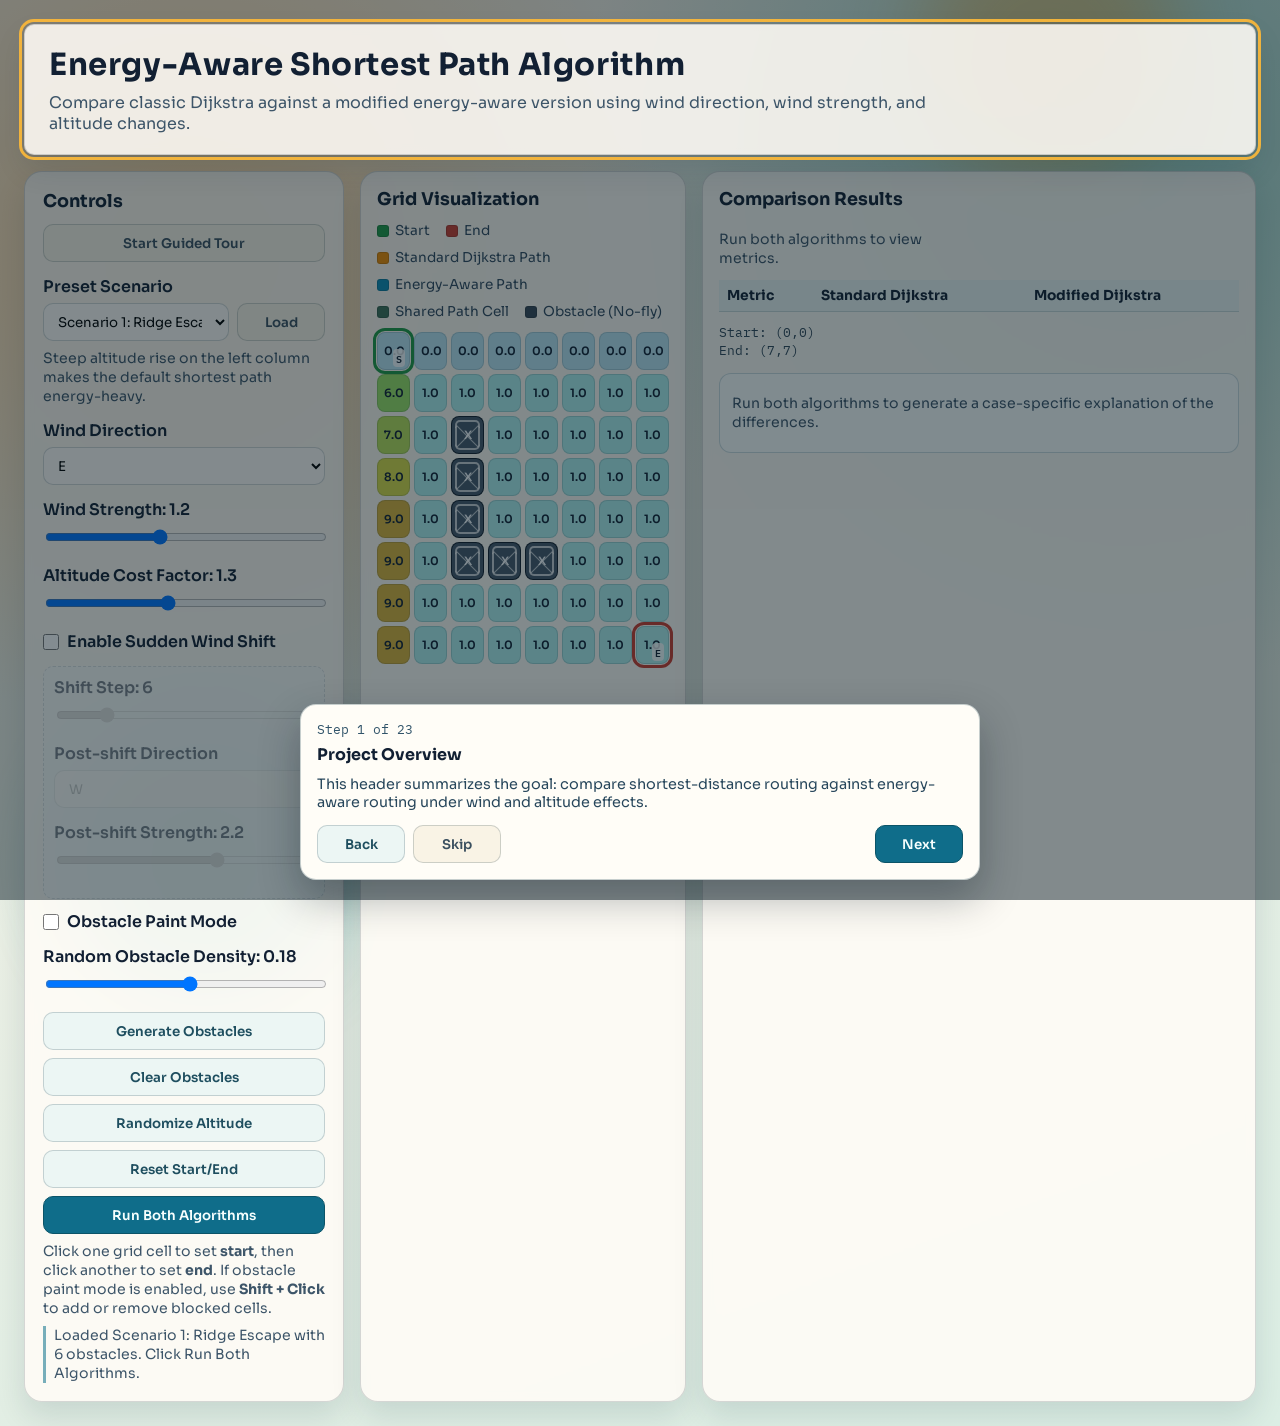
==== Drone-Path-Planning-and-Graph-Generation-Project/energy-aware-shortest-path/index.html @ 889aeb53 "Initial commit for DAA Project" ====
<!doctype html>
<html lang="en">
<head>
  <meta charset="UTF-8" />
  <meta name="viewport" content="width=device-width, initial-scale=1.0" />
  <title>Energy-Aware Shortest Path | DAA Mini-Project</title>
  <link rel="preconnect" href="https://fonts.googleapis.com" />
  <link rel="preconnect" href="https://fonts.gstatic.com" crossorigin />
  <link
    href="https://fonts.googleapis.com/css2?family=Sora:wght@400;600;700&family=IBM+Plex+Mono:wght@400;500&display=swap"
    rel="stylesheet"
  />
  <link rel="stylesheet" href="styles.css" />
</head>
<body>
  <div class="orb orb-one"></div>
  <div class="orb orb-two"></div>

  <main class="app-shell">
    <header class="hero panel">
      <h1>Energy-Aware Shortest Path Algorithm</h1>
      <p>
        Compare classic Dijkstra against a modified energy-aware version using
        wind direction, wind strength, and altitude changes.
      </p>
    </header>

    <section class="layout">
      <aside class="panel controls">
        <h2>Controls</h2>

        <button id="startTourBtn" class="secondary-btn tour-btn" type="button">Start Guided Tour</button>

        <div class="control-group">
          <label for="scenarioSelect">Preset Scenario</label>
          <div class="inline-controls">
            <select id="scenarioSelect"></select>
            <button id="loadScenarioBtn" class="secondary-btn">Load</button>
          </div>
          <p id="scenarioDescription" class="muted-text"></p>
        </div>

        <div class="control-group">
          <label for="windDirection">Wind Direction</label>
          <select id="windDirection"></select>
        </div>

        <div class="control-group">
          <label for="windStrength">
            Wind Strength: <span id="windStrengthValue">1.5</span>
          </label>
          <input id="windStrength" type="range" min="0" max="3" step="0.1" value="1.5" />
        </div>

        <div class="control-group">
          <label for="altitudeFactor">
            Altitude Cost Factor: <span id="altitudeFactorValue">1.0</span>
          </label>
          <input id="altitudeFactor" type="range" min="0" max="3" step="0.1" value="1.0" />
        </div>

        <div class="control-group">
          <label class="checkbox-label" for="dynamicWindEnabled">
            <input id="dynamicWindEnabled" type="checkbox" />
            Enable Sudden Wind Shift
          </label>
        </div>

        <div id="windShiftControls" class="wind-shift-panel">
          <div class="control-group">
            <label for="windShiftStep">
              Shift Step: <span id="windShiftStepValue">6</span>
            </label>
            <input id="windShiftStep" type="range" min="1" max="30" step="1" value="6" />
          </div>

          <div class="control-group">
            <label for="windDirectionAfterShift">Post-shift Direction</label>
            <select id="windDirectionAfterShift"></select>
          </div>

          <div class="control-group">
            <label for="windStrengthAfterShift">
              Post-shift Strength: <span id="windStrengthAfterShiftValue">2.2</span>
            </label>
            <input id="windStrengthAfterShift" type="range" min="0" max="3.5" step="0.1" value="2.2" />
          </div>
        </div>

        <div class="control-group">
          <label class="checkbox-label" for="obstaclePaintMode">
            <input id="obstaclePaintMode" type="checkbox" />
            Obstacle Paint Mode
          </label>
        </div>

        <div class="control-group">
          <label for="obstacleDensity">
            Random Obstacle Density: <span id="obstacleDensityValue">0.18</span>
          </label>
          <input id="obstacleDensity" type="range" min="0" max="0.35" step="0.01" value="0.18" />
        </div>

        <div class="button-grid">
          <button id="randomObstacleBtn" class="ghost-btn">Generate Obstacles</button>
          <button id="clearObstacleBtn" class="ghost-btn">Clear Obstacles</button>
          <button id="randomizeBtn" class="ghost-btn">Randomize Altitude</button>
          <button id="resetSelectionBtn" class="ghost-btn">Reset Start/End</button>
          <button id="runBtn" class="primary-btn">Run Both Algorithms</button>
        </div>

        <p class="help-text">
          Click one grid cell to set <strong>start</strong>, then click another to set
          <strong>end</strong>. If obstacle paint mode is enabled, use <strong>Shift + Click</strong>
          to add or remove blocked cells.
        </p>

        <p id="statusLine" class="status-line">Ready.</p>
      </aside>

      <section class="visuals">
        <article class="panel">
          <h2>Grid Visualization</h2>

          <div class="legend">
            <span><i class="swatch start"></i> Start</span>
            <span><i class="swatch end"></i> End</span>
            <span><i class="swatch baseline"></i> Standard Dijkstra Path</span>
            <span><i class="swatch energy"></i> Energy-Aware Path</span>
            <span><i class="swatch overlap"></i> Shared Path Cell</span>
            <span><i class="swatch blocked"></i> Obstacle (No-fly)</span>
          </div>

          <div id="grid" class="grid" aria-label="Path planning grid"></div>
        </article>

        <article class="panel results-panel">
          <h2>Comparison Results</h2>

          <div id="statsCards" class="stats-cards"></div>

          <div class="table-wrap">
            <table id="comparisonTable">
              <thead>
                <tr>
                  <th>Metric</th>
                  <th>Standard Dijkstra</th>
                  <th>Modified Dijkstra</th>
                </tr>
              </thead>
              <tbody></tbody>
            </table>
          </div>

          <div id="pathSummary" class="path-summary"></div>
          <div id="resultExplanation" class="result-explanation"></div>
        </article>
      </section>
    </section>
  </main>

  <div id="tourOverlay" class="tour-overlay hidden" role="dialog" aria-modal="true" aria-live="polite" aria-label="Guided tour">
    <article class="tour-card">
      <p id="tourStepCounter" class="tour-step-counter"></p>
      <h3 id="tourTitle"></h3>
      <p id="tourBody" class="tour-body"></p>
      <div class="tour-actions">
        <button id="tourBackBtn" class="ghost-btn" type="button">Back</button>
        <button id="tourSkipBtn" class="secondary-btn tour-skip-btn" type="button">Skip</button>
        <button id="tourNextBtn" class="primary-btn" type="button">Next</button>
      </div>
    </article>
  </div>

  <script type="module" src="js/app.js"></script>
</body>
</html>
---- Drone-Path-Planning-and-Graph-Generation-Project/energy-aware-shortest-path/styles.css ----
:root {
  --bg-top: #f7efe4;
  --bg-bottom: #dbeee4;
  --panel-bg: rgba(255, 252, 246, 0.88);
  --panel-border: rgba(34, 53, 70, 0.18);
  --text-main: #122033;
  --text-muted: #3d5569;
  --accent-primary: #0f6d8a;
  --accent-primary-dark: #0b5468;
  --accent-secondary: #f0a42b;
  --path-standard: #f08c00;
  --path-energy: #0d8cb6;
  --path-overlap: #3c6e57;
  --start-color: #1f9a44;
  --end-color: #c93c2f;
}

* {
  box-sizing: border-box;
}

body {
  margin: 0;
  min-height: 100vh;
  font-family: "Sora", sans-serif;
  color: var(--text-main);
  background:
    radial-gradient(circle at 15% 18%, #ffd39a 0%, transparent 30%),
    radial-gradient(circle at 88% 10%, #9cd5cb 0%, transparent 32%),
    linear-gradient(160deg, var(--bg-top), var(--bg-bottom));
  padding: 24px;
  position: relative;
  overflow-x: hidden;
}

.orb {
  position: fixed;
  z-index: -1;
  border-radius: 999px;
  filter: blur(40px);
  opacity: 0.45;
}

.orb-one {
  width: 260px;
  height: 260px;
  background: #f1a536;
  top: -80px;
  right: 8%;
}

.orb-two {
  width: 280px;
  height: 280px;
  background: #37a7b0;
  bottom: -100px;
  left: 5%;
}

.app-shell {
  max-width: 1300px;
  margin: 0 auto;
  display: grid;
  gap: 16px;
  animation: fade-in 500ms ease-out;
}

@keyframes fade-in {
  from {
    opacity: 0;
    transform: translateY(10px);
  }

  to {
    opacity: 1;
    transform: translateY(0);
  }
}

.panel {
  border: 1px solid var(--panel-border);
  border-radius: 18px;
  background: var(--panel-bg);
  box-shadow: 0 14px 30px rgba(11, 45, 54, 0.12);
  backdrop-filter: blur(4px);
}

.hero {
  padding: 20px 24px;
}

.hero h1 {
  margin: 0;
  font-size: clamp(1.4rem, 2.4vw, 2.1rem);
  letter-spacing: 0.02em;
}

.hero p {
  margin: 8px 0 0;
  color: var(--text-muted);
  max-width: 920px;
}

.layout {
  display: grid;
  grid-template-columns: 320px minmax(0, 1fr);
  gap: 16px;
}

.controls {
  padding: 18px;
  align-self: start;
  position: sticky;
  top: 20px;
}

.controls h2,
.visuals h2 {
  margin: 0 0 12px;
  font-size: 1.1rem;
}

.tour-btn {
  margin-bottom: 14px;
}

.control-group {
  margin-bottom: 14px;
}

.checkbox-label {
  display: flex;
  align-items: center;
  gap: 8px;
  font-weight: 600;
  margin-bottom: 0;
}

.checkbox-label input[type="checkbox"] {
  width: 16px;
  height: 16px;
  margin: 0;
}

.wind-shift-panel {
  border: 1px dashed rgba(18, 52, 72, 0.25);
  border-radius: 10px;
  padding: 10px;
  margin-bottom: 12px;
  background: rgba(240, 248, 252, 0.7);
}

.wind-shift-panel.disabled {
  opacity: 0.55;
}

label {
  display: block;
  font-weight: 600;
  margin-bottom: 6px;
}

select,
input[type="range"],
button {
  width: 100%;
  border-radius: 10px;
  border: 1px solid rgba(25, 58, 73, 0.2);
  font-family: inherit;
}

select {
  height: 38px;
  padding: 0 10px;
  background: #fffcf7;
}

.inline-controls {
  display: grid;
  grid-template-columns: 1fr 88px;
  gap: 8px;
}

button {
  cursor: pointer;
  height: 38px;
  font-weight: 600;
  transition: transform 180ms ease, background-color 180ms ease;
}

button:hover {
  transform: translateY(-1px);
}

.primary-btn {
  background: var(--accent-primary);
  color: #f7fffe;
  border-color: var(--accent-primary-dark);
}

.primary-btn:hover {
  background: var(--accent-primary-dark);
}

.secondary-btn {
  background: #f9f3e5;
  color: #3a4f5f;
}

.ghost-btn {
  background: #ecf6f4;
  color: #1e4e5f;
}

.button-grid {
  display: grid;
  gap: 8px;
  margin-top: 8px;
}

.help-text,
.muted-text,
.status-line {
  font-size: 0.88rem;
  color: var(--text-muted);
  line-height: 1.35;
  margin: 8px 0 0;
}

.status-line {
  border-left: 3px solid #77aeba;
  padding-left: 8px;
}

.visuals {
  display: grid;
  grid-template-columns: 1.2fr 1fr;
  gap: 16px;
}

.visuals > .panel {
  padding: 16px;
}

.legend {
  display: flex;
  flex-wrap: wrap;
  gap: 10px 16px;
  margin-bottom: 12px;
  font-size: 0.85rem;
  color: #31495e;
}

.legend span {
  display: inline-flex;
  align-items: center;
  gap: 6px;
}

.swatch {
  width: 12px;
  height: 12px;
  border-radius: 3px;
  display: inline-block;
  border: 1px solid rgba(0, 0, 0, 0.15);
}

.swatch.start {
  background: var(--start-color);
}

.swatch.end {
  background: var(--end-color);
}

.swatch.baseline {
  background: var(--path-standard);
}

.swatch.energy {
  background: var(--path-energy);
}

.swatch.overlap {
  background: var(--path-overlap);
}

.swatch.blocked {
  background: #364656;
}

.grid {
  display: grid;
  gap: 4px;
  grid-template-columns: repeat(var(--grid-cols, 8), minmax(0, 1fr));
}

.grid-cell {
  aspect-ratio: 1;
  border: 1px solid rgba(9, 34, 48, 0.15);
  border-radius: 8px;
  display: grid;
  place-items: center;
  position: relative;
  color: #112033;
  font-size: 0.72rem;
  font-weight: 600;
  user-select: none;
  cursor: pointer;
  transition: transform 120ms ease, box-shadow 120ms ease;
}

.grid-cell:hover {
  transform: scale(1.03);
  box-shadow: 0 0 0 2px rgba(9, 109, 138, 0.24);
}

.grid-cell.blocked {
  background: #445769 !important;
  color: #f5f8fb;
  border-color: rgba(12, 24, 36, 0.9);
  cursor: not-allowed;
}

.grid-cell.blocked::before {
  content: "";
  position: absolute;
  inset: 3px;
  border-radius: 5px;
  border: 2px solid rgba(255, 255, 255, 0.7);
  background:
    linear-gradient(45deg, transparent 44%, rgba(255, 255, 255, 0.65) 47%, transparent 50%),
    linear-gradient(-45deg, transparent 44%, rgba(255, 255, 255, 0.65) 47%, transparent 50%);
}

.grid-cell.blocked:hover {
  transform: none;
  box-shadow: none;
}

.grid-cell .marker {
  position: absolute;
  bottom: 2px;
  right: 4px;
  font-size: 0.62rem;
  font-family: "IBM Plex Mono", monospace;
  background: rgba(255, 255, 255, 0.82);
  padding: 0 3px;
  border-radius: 4px;
}

.grid-cell.path-standard {
  box-shadow: inset 0 0 0 3px rgba(240, 140, 0, 0.85);
}

.grid-cell.path-energy {
  box-shadow: inset 0 0 0 3px rgba(13, 140, 182, 0.85);
}

.grid-cell.path-overlap {
  box-shadow: inset 0 0 0 3px rgba(60, 110, 87, 0.9);
}

.grid-cell.start {
  outline: 3px solid var(--start-color);
  outline-offset: 1px;
}

.grid-cell.end {
  outline: 3px solid var(--end-color);
  outline-offset: 1px;
}

.stats-cards {
  display: grid;
  grid-template-columns: repeat(2, minmax(0, 1fr));
  gap: 10px;
}

.stat-card {
  border: 1px solid rgba(17, 47, 63, 0.18);
  border-radius: 12px;
  padding: 10px;
  background: #fffdf8;
}

.stat-card h3 {
  margin: 0 0 8px;
  font-size: 0.96rem;
}

.stat-card p {
  margin: 3px 0;
  font-size: 0.84rem;
  color: #2c4658;
}

.table-wrap {
  margin-top: 12px;
  overflow-x: auto;
}

table {
  width: 100%;
  border-collapse: collapse;
  font-size: 0.86rem;
  min-width: 520px;
}

th,
td {
  border-bottom: 1px solid rgba(12, 51, 63, 0.16);
  text-align: left;
  padding: 7px 8px;
}

th {
  background: #e9f4f2;
}

.path-summary {
  margin-top: 12px;
  font-size: 0.82rem;
  color: #2f4658;
  line-height: 1.4;
  font-family: "IBM Plex Mono", monospace;
  white-space: pre-wrap;
}

.result-explanation {
  margin-top: 12px;
  border: 1px solid rgba(15, 73, 94, 0.2);
  border-radius: 12px;
  background: #f9fdfc;
  padding: 12px;
  color: #234052;
  font-size: 0.88rem;
  line-height: 1.45;
}

.result-explanation h3 {
  margin: 0 0 8px;
  font-size: 0.94rem;
}

.result-explanation p {
  margin: 8px 0;
}

.result-explanation ul {
  margin: 8px 0;
  padding-left: 18px;
}

.result-explanation li {
  margin: 4px 0;
}

.tour-overlay {
  position: fixed;
  inset: 0;
  z-index: 70;
  background: rgba(8, 26, 37, 0.5);
  display: flex;
  align-items: flex-end;
  justify-content: center;
  padding: 20px;
}

.tour-overlay.hidden {
  display: none;
}

.tour-card {
  width: min(680px, 100%);
  background: #fffdf7;
  border: 1px solid rgba(19, 56, 74, 0.24);
  border-radius: 16px;
  box-shadow: 0 18px 42px rgba(4, 20, 30, 0.3);
  padding: 16px;
}

.tour-card h3 {
  margin: 0;
  font-size: 1rem;
}

.tour-step-counter {
  margin: 0 0 6px;
  color: #31546a;
  font-size: 0.82rem;
  font-family: "IBM Plex Mono", monospace;
}

.tour-body {
  margin: 10px 0 0;
  color: #28475c;
  font-size: 0.9rem;
}

.tour-actions {
  margin-top: 14px;
  display: flex;
  gap: 8px;
  justify-content: flex-end;
}

.tour-actions button {
  width: auto;
  min-width: 88px;
  padding: 0 14px;
}

.tour-skip-btn {
  margin-right: auto;
}

.tour-focus {
  position: relative !important;
  z-index: 72 !important;
  outline: 3px solid rgba(248, 183, 58, 0.95);
  outline-offset: 2px;
  border-radius: 10px;
}

@media (max-width: 1100px) {
  .layout {
    grid-template-columns: 1fr;
  }

  .controls {
    position: static;
  }

  .visuals {
    grid-template-columns: 1fr;
  }
}

@media (max-width: 640px) {
  body {
    padding: 12px;
  }

  .grid {
    gap: 3px;
  }

  .stats-cards {
    grid-template-columns: 1fr;
  }
}
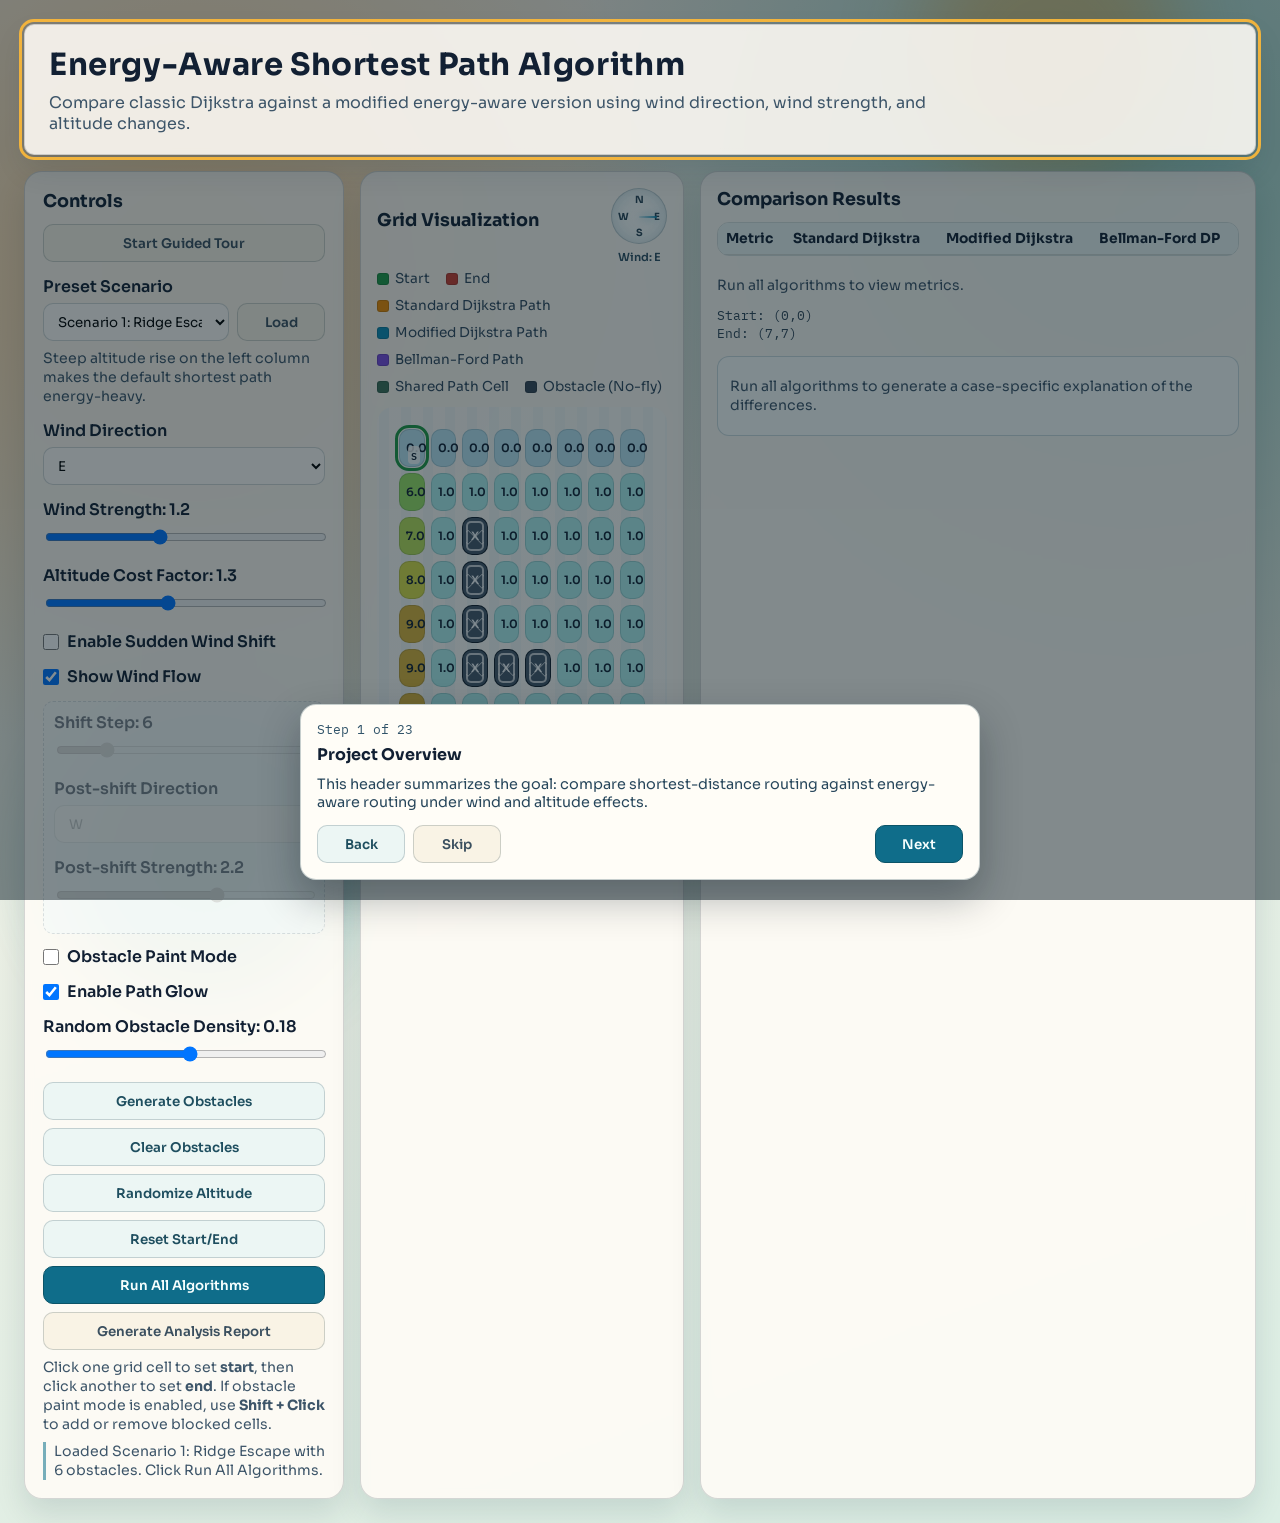
==== commit 3bd187ca: "Initial DAA project upload" ====
--- a/Drone-Path-Planning-and-Graph-Generation-Project/energy-aware-shortest-path/index.html
+++ b/Drone-Path-Planning-and-Graph-Generation-Project/energy-aware-shortest-path/index.html
@@ -66,6 +66,13 @@
           </label>
         </div>
 
+        <div class="control-group">
+          <label class="checkbox-label" for="showWindFlow">
+            <input id="showWindFlow" type="checkbox" checked />
+            Show Wind Flow
+          </label>
+        </div>
+
         <div id="windShiftControls" class="wind-shift-panel">
           <div class="control-group">
             <label for="windShiftStep">
@@ -95,6 +102,13 @@
         </div>
 
         <div class="control-group">
+          <label class="checkbox-label" for="enablePathGlow">
+            <input id="enablePathGlow" type="checkbox" checked />
+            Enable Path Glow
+          </label>
+        </div>
+
+        <div class="control-group">
           <label for="obstacleDensity">
             Random Obstacle Density: <span id="obstacleDensityValue">0.18</span>
           </label>
@@ -106,7 +120,8 @@
           <button id="clearObstacleBtn" class="ghost-btn">Clear Obstacles</button>
           <button id="randomizeBtn" class="ghost-btn">Randomize Altitude</button>
           <button id="resetSelectionBtn" class="ghost-btn">Reset Start/End</button>
-          <button id="runBtn" class="primary-btn">Run Both Algorithms</button>
+          <button id="runBtn" class="primary-btn">Run All Algorithms</button>
+          <button id="generateReportBtn" class="secondary-btn">Generate Analysis Report</button>
         </div>
 
         <p class="help-text">
@@ -120,24 +135,38 @@
 
       <section class="visuals">
         <article class="panel">
-          <h2>Grid Visualization</h2>
+          <div class="panel-header">
+            <h2>Grid Visualization</h2>
+            <div id="windCompass" class="compass" aria-live="polite" aria-label="Wind compass">
+              <div class="compass-face">
+                <span class="compass-dir north">N</span>
+                <span class="compass-dir east">E</span>
+                <span class="compass-dir south">S</span>
+                <span class="compass-dir west">W</span>
+                <div class="compass-needle"></div>
+              </div>
+              <div id="windCompassLabel" class="compass-label">Wind: E</div>
+            </div>
+          </div>
 
           <div class="legend">
             <span><i class="swatch start"></i> Start</span>
             <span><i class="swatch end"></i> End</span>
             <span><i class="swatch baseline"></i> Standard Dijkstra Path</span>
-            <span><i class="swatch energy"></i> Energy-Aware Path</span>
+            <span><i class="swatch energy"></i> Modified Dijkstra Path</span>
+            <span><i class="swatch dp"></i> Bellman-Ford Path</span>
             <span><i class="swatch overlap"></i> Shared Path Cell</span>
             <span><i class="swatch blocked"></i> Obstacle (No-fly)</span>
           </div>
 
-          <div id="grid" class="grid" aria-label="Path planning grid"></div>
+          <div class="grid-wrap">
+            <div id="windFlow" class="wind-flow" aria-hidden="true"></div>
+            <div id="grid" class="grid" aria-label="Path planning grid"></div>
+          </div>
         </article>
 
         <article class="panel results-panel">
           <h2>Comparison Results</h2>
-
-          <div id="statsCards" class="stats-cards"></div>
 
           <div class="table-wrap">
             <table id="comparisonTable">
@@ -146,11 +175,14 @@
                   <th>Metric</th>
                   <th>Standard Dijkstra</th>
                   <th>Modified Dijkstra</th>
+                  <th>Bellman-Ford DP</th>
                 </tr>
               </thead>
               <tbody></tbody>
             </table>
           </div>
+
+          <div id="statsCards" class="stats-cards"></div>
 
           <div id="pathSummary" class="path-summary"></div>
           <div id="resultExplanation" class="result-explanation"></div>
--- a/Drone-Path-Planning-and-Graph-Generation-Project/energy-aware-shortest-path/styles.css
+++ b/Drone-Path-Planning-and-Graph-Generation-Project/energy-aware-shortest-path/styles.css
@@ -10,6 +10,7 @@
   --accent-secondary: #f0a42b;
   --path-standard: #f08c00;
   --path-energy: #0d8cb6;
+  --path-dp: #7a4ae0;
   --path-overlap: #3c6e57;
   --start-color: #1f9a44;
   --end-color: #c93c2f;
@@ -257,6 +258,139 @@
   gap: 6px;
 }
 
+.panel-header {
+  display: flex;
+  align-items: center;
+  justify-content: space-between;
+  gap: 12px;
+  margin-bottom: 6px;
+}
+
+.compass {
+  display: grid;
+  gap: 6px;
+  justify-items: center;
+  font-size: 0.75rem;
+  color: #305063;
+}
+
+.compass-face {
+  width: 56px;
+  height: 56px;
+  border-radius: 50%;
+  border: 1px solid rgba(28, 61, 77, 0.25);
+  background: radial-gradient(circle at center, rgba(255, 255, 255, 0.7), rgba(226, 242, 244, 0.9));
+  position: relative;
+  box-shadow: inset 0 0 12px rgba(24, 64, 80, 0.12);
+}
+
+.compass-dir {
+  position: absolute;
+  font-size: 0.62rem;
+  font-weight: 700;
+  color: #284354;
+}
+
+.compass-dir.north {
+  top: 4px;
+  left: 50%;
+  transform: translateX(-50%);
+}
+
+.compass-dir.east {
+  right: 6px;
+  top: 50%;
+  transform: translateY(-50%);
+}
+
+.compass-dir.south {
+  bottom: 4px;
+  left: 50%;
+  transform: translateX(-50%);
+}
+
+.compass-dir.west {
+  left: 6px;
+  top: 50%;
+  transform: translateY(-50%);
+}
+
+.compass-needle {
+  position: absolute;
+  width: 2px;
+  height: 18px;
+  background: linear-gradient(180deg, rgba(13, 140, 182, 0.9), rgba(13, 140, 182, 0.2));
+  left: 50%;
+  top: 10px;
+  transform-origin: bottom center;
+  transform: translateX(-50%) rotate(var(--wind-angle, 90deg));
+  border-radius: 2px;
+  box-shadow: 0 0 8px rgba(13, 140, 182, 0.6);
+  animation: compassPulse 2.8s ease-in-out infinite;
+}
+
+.compass-label {
+  font-size: 0.7rem;
+  font-weight: 600;
+  color: #2d4e62;
+}
+
+@keyframes compassPulse {
+  0%,
+  100% {
+    box-shadow: 0 0 6px rgba(13, 140, 182, 0.4);
+  }
+  50% {
+    box-shadow: 0 0 12px rgba(13, 140, 182, 0.7);
+  }
+}
+
+.grid-wrap {
+  position: relative;
+  padding: 14px;
+  border-radius: 16px;
+  background: rgba(255, 255, 255, 0.4);
+  overflow: hidden;
+}
+
+.wind-flow {
+  position: absolute;
+  inset: 0;
+  pointer-events: none;
+  opacity: 0.22;
+  z-index: 1;
+  transform: rotate(var(--wind-angle, 90deg));
+  transform-origin: center;
+  mix-blend-mode: multiply;
+}
+
+.wind-flow::before {
+  content: "";
+  position: absolute;
+  inset: -60%;
+  background: repeating-linear-gradient(
+    0deg,
+    rgba(13, 140, 182, 0.2) 0px,
+    rgba(13, 140, 182, 0.2) 10px,
+    rgba(13, 140, 182, 0.05) 10px,
+    rgba(13, 140, 182, 0.05) 22px
+  );
+  animation: windFlowMove var(--wind-flow-duration, 8s) linear infinite;
+}
+
+.wind-flow-hidden {
+  display: none;
+}
+
+@keyframes windFlowMove {
+  0% {
+    transform: translateY(0);
+  }
+  100% {
+    transform: translateY(-120px);
+  }
+}
+
 .swatch {
   width: 12px;
   height: 12px;
@@ -281,6 +415,10 @@
   background: var(--path-energy);
 }
 
+.swatch.dp {
+  background: var(--path-dp);
+}
+
 .swatch.overlap {
   background: var(--path-overlap);
 }
@@ -291,14 +429,18 @@
 
 .grid {
   display: grid;
-  gap: 4px;
+  gap: 6px;
   grid-template-columns: repeat(var(--grid-cols, 8), minmax(0, 1fr));
+  position: relative;
+  z-index: 2;
+  padding: 8px;
+  border-radius: 12px;
 }
 
 .grid-cell {
   aspect-ratio: 1;
   border: 1px solid rgba(9, 34, 48, 0.15);
-  border-radius: 8px;
+  border-radius: 10px;
   display: grid;
   place-items: center;
   position: relative;
@@ -308,6 +450,7 @@
   user-select: none;
   cursor: pointer;
   transition: transform 120ms ease, box-shadow 120ms ease;
+  box-sizing: border-box;
 }
 
 .grid-cell:hover {
@@ -357,8 +500,60 @@
   box-shadow: inset 0 0 0 3px rgba(13, 140, 182, 0.85);
 }
 
+.grid-cell.path-dp {
+  box-shadow: inset 0 0 0 3px rgba(122, 74, 224, 0.9);
+}
+
 .grid-cell.path-overlap {
   box-shadow: inset 0 0 0 3px rgba(60, 110, 87, 0.9);
+}
+
+.grid-cell.path-flow {
+  animation-name: pathFlowPulse;
+  animation-duration: var(--flow-duration, 1800ms);
+  animation-timing-function: ease-in-out;
+  animation-iteration-count: infinite;
+  animation-delay: var(--flow-delay, 0ms);
+  animation-fill-mode: both;
+  will-change: box-shadow;
+}
+
+.grid-cell.path-flow-standard {
+  --flow-outline: rgba(240, 140, 0, 0.9);
+  --flow-glow-weak: rgba(240, 140, 0, 0.18);
+  --flow-glow-strong: rgba(240, 140, 0, 0.65);
+}
+
+.grid-cell.path-flow-energy {
+  --flow-outline: rgba(13, 140, 182, 0.9);
+  --flow-glow-weak: rgba(13, 140, 182, 0.18);
+  --flow-glow-strong: rgba(0, 200, 255, 0.6);
+}
+
+.grid-cell.path-flow-dp {
+  --flow-outline: rgba(122, 74, 224, 0.95);
+  --flow-glow-weak: rgba(122, 74, 224, 0.18);
+  --flow-glow-strong: rgba(200, 100, 255, 0.6);
+}
+
+.grid-cell.path-overlap-flow {
+  --flow-outline: rgba(60, 110, 87, 0.95);
+  --flow-glow-weak: rgba(60, 110, 87, 0.2);
+  --flow-glow-strong: rgba(80, 180, 140, 0.55);
+}
+
+@keyframes pathFlowPulse {
+  0%,
+  100% {
+    box-shadow:
+      inset 0 0 0 3px var(--flow-outline),
+      0 0 6px var(--flow-glow-weak);
+  }
+  50% {
+    box-shadow:
+      inset 0 0 0 3px var(--flow-outline),
+      0 0 16px var(--flow-glow-strong);
+  }
 }
 
 .grid-cell.start {
@@ -373,8 +568,9 @@
 
 .stats-cards {
   display: grid;
-  grid-template-columns: repeat(2, minmax(0, 1fr));
+  grid-template-columns: repeat(auto-fit, minmax(220px, 1fr));
   gap: 10px;
+  margin-top: 12px;
 }
 
 .stat-card {
@@ -395,9 +591,23 @@
   color: #2c4658;
 }
 
+.stat-card .complexity-heading {
+  margin-top: 8px;
+  font-weight: 700;
+  color: #1a3850;
+}
+
+.stat-card .complexity-note {
+  color: #496377;
+}
+
 .table-wrap {
   margin-top: 12px;
   overflow-x: auto;
+  overflow-y: auto;
+  max-height: 420px;
+  border-radius: 12px;
+  border: 1px solid rgba(15, 73, 94, 0.16);
 }
 
 table {
@@ -416,6 +626,43 @@
 
 th {
   background: #e9f4f2;
+  position: sticky;
+  top: 0;
+  z-index: 2;
+}
+
+tbody tr:nth-child(even):not(.table-section) {
+  background: rgba(234, 245, 246, 0.45);
+}
+
+.table-section td {
+  background: rgba(220, 235, 240, 0.7);
+  font-weight: 700;
+  color: #1b3c4d;
+  text-transform: uppercase;
+  letter-spacing: 0.04em;
+  font-size: 0.7rem;
+}
+
+.metric-badge {
+  display: inline-flex;
+  align-items: center;
+  gap: 4px;
+  margin-left: 6px;
+  padding: 1px 6px;
+  border-radius: 999px;
+  font-size: 0.68rem;
+  font-weight: 700;
+  color: #1b4b5d;
+  background: rgba(179, 222, 230, 0.6);
+}
+
+.metric-note {
+  margin-left: 6px;
+  font-size: 0.7rem;
+  color: #3b6275;
+  border-bottom: 1px dotted rgba(59, 98, 117, 0.6);
+  cursor: help;
 }
 
 .path-summary {
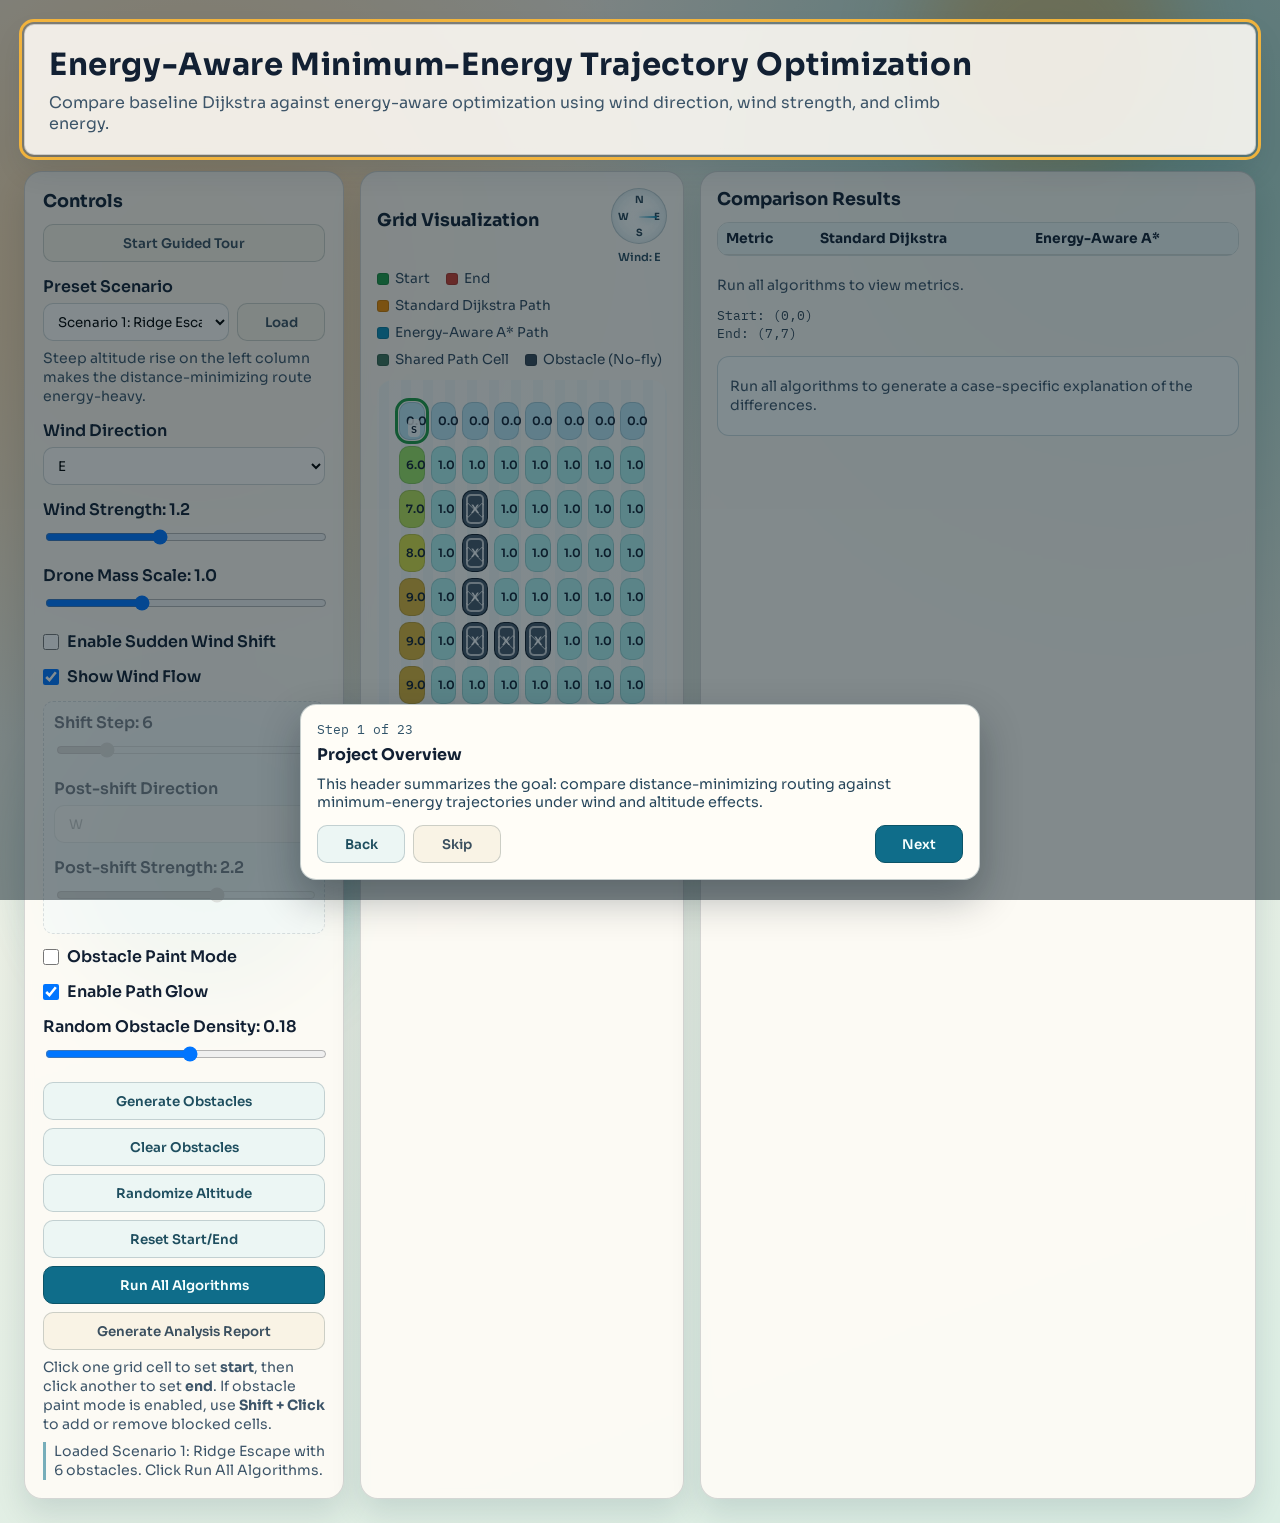
==== commit 8a798c17: "Refactor energy-aware pathfinding algorithms and enhance energy cost calculations - Updated scenario" ====
--- a/Drone-Path-Planning-and-Graph-Generation-Project/energy-aware-shortest-path/index.html
+++ b/Drone-Path-Planning-and-Graph-Generation-Project/energy-aware-shortest-path/index.html
@@ -3,7 +3,7 @@
 <head>
   <meta charset="UTF-8" />
   <meta name="viewport" content="width=device-width, initial-scale=1.0" />
-  <title>Energy-Aware Shortest Path | DAA Mini-Project</title>
+  <title>Energy-Aware Minimum-Energy Trajectory | DAA Mini-Project</title>
   <link rel="preconnect" href="https://fonts.googleapis.com" />
   <link rel="preconnect" href="https://fonts.gstatic.com" crossorigin />
   <link
@@ -18,10 +18,10 @@
 
   <main class="app-shell">
     <header class="hero panel">
-      <h1>Energy-Aware Shortest Path Algorithm</h1>
+      <h1>Energy-Aware Minimum-Energy Trajectory Optimization</h1>
       <p>
-        Compare classic Dijkstra against a modified energy-aware version using
-        wind direction, wind strength, and altitude changes.
+        Compare baseline Dijkstra against energy-aware optimization using
+        wind direction, wind strength, and climb energy.
       </p>
     </header>
 
@@ -54,7 +54,7 @@
 
         <div class="control-group">
           <label for="altitudeFactor">
-            Altitude Cost Factor: <span id="altitudeFactorValue">1.0</span>
+            Drone Mass Scale: <span id="altitudeFactorValue">1.0</span>
           </label>
           <input id="altitudeFactor" type="range" min="0" max="3" step="0.1" value="1.0" />
         </div>
@@ -153,8 +153,7 @@
             <span><i class="swatch start"></i> Start</span>
             <span><i class="swatch end"></i> End</span>
             <span><i class="swatch baseline"></i> Standard Dijkstra Path</span>
-            <span><i class="swatch energy"></i> Modified Dijkstra Path</span>
-            <span><i class="swatch dp"></i> Bellman-Ford Path</span>
+            <span><i class="swatch energy"></i> Energy-Aware A* Path</span>
             <span><i class="swatch overlap"></i> Shared Path Cell</span>
             <span><i class="swatch blocked"></i> Obstacle (No-fly)</span>
           </div>
@@ -174,8 +173,7 @@
                 <tr>
                   <th>Metric</th>
                   <th>Standard Dijkstra</th>
-                  <th>Modified Dijkstra</th>
-                  <th>Bellman-Ford DP</th>
+                  <th>Energy-Aware A*</th>
                 </tr>
               </thead>
               <tbody></tbody>
--- a/Drone-Path-Planning-and-Graph-Generation-Project/energy-aware-shortest-path/styles.css
+++ b/Drone-Path-Planning-and-Graph-Generation-Project/energy-aware-shortest-path/styles.css
@@ -10,7 +10,7 @@
   --accent-secondary: #f0a42b;
   --path-standard: #f08c00;
   --path-energy: #0d8cb6;
-  --path-dp: #7a4ae0;
+  --path-theta: #7a4ae0;
   --path-overlap: #3c6e57;
   --start-color: #1f9a44;
   --end-color: #c93c2f;
@@ -415,8 +415,8 @@
   background: var(--path-energy);
 }
 
-.swatch.dp {
-  background: var(--path-dp);
+.swatch.theta {
+  background: var(--path-theta);
 }
 
 .swatch.overlap {
@@ -500,7 +500,7 @@
   box-shadow: inset 0 0 0 3px rgba(13, 140, 182, 0.85);
 }
 
-.grid-cell.path-dp {
+.grid-cell.path-theta {
   box-shadow: inset 0 0 0 3px rgba(122, 74, 224, 0.9);
 }
 
@@ -530,7 +530,7 @@
   --flow-glow-strong: rgba(0, 200, 255, 0.6);
 }
 
-.grid-cell.path-flow-dp {
+.grid-cell.path-flow-theta {
   --flow-outline: rgba(122, 74, 224, 0.95);
   --flow-glow-weak: rgba(122, 74, 224, 0.18);
   --flow-glow-strong: rgba(200, 100, 255, 0.6);
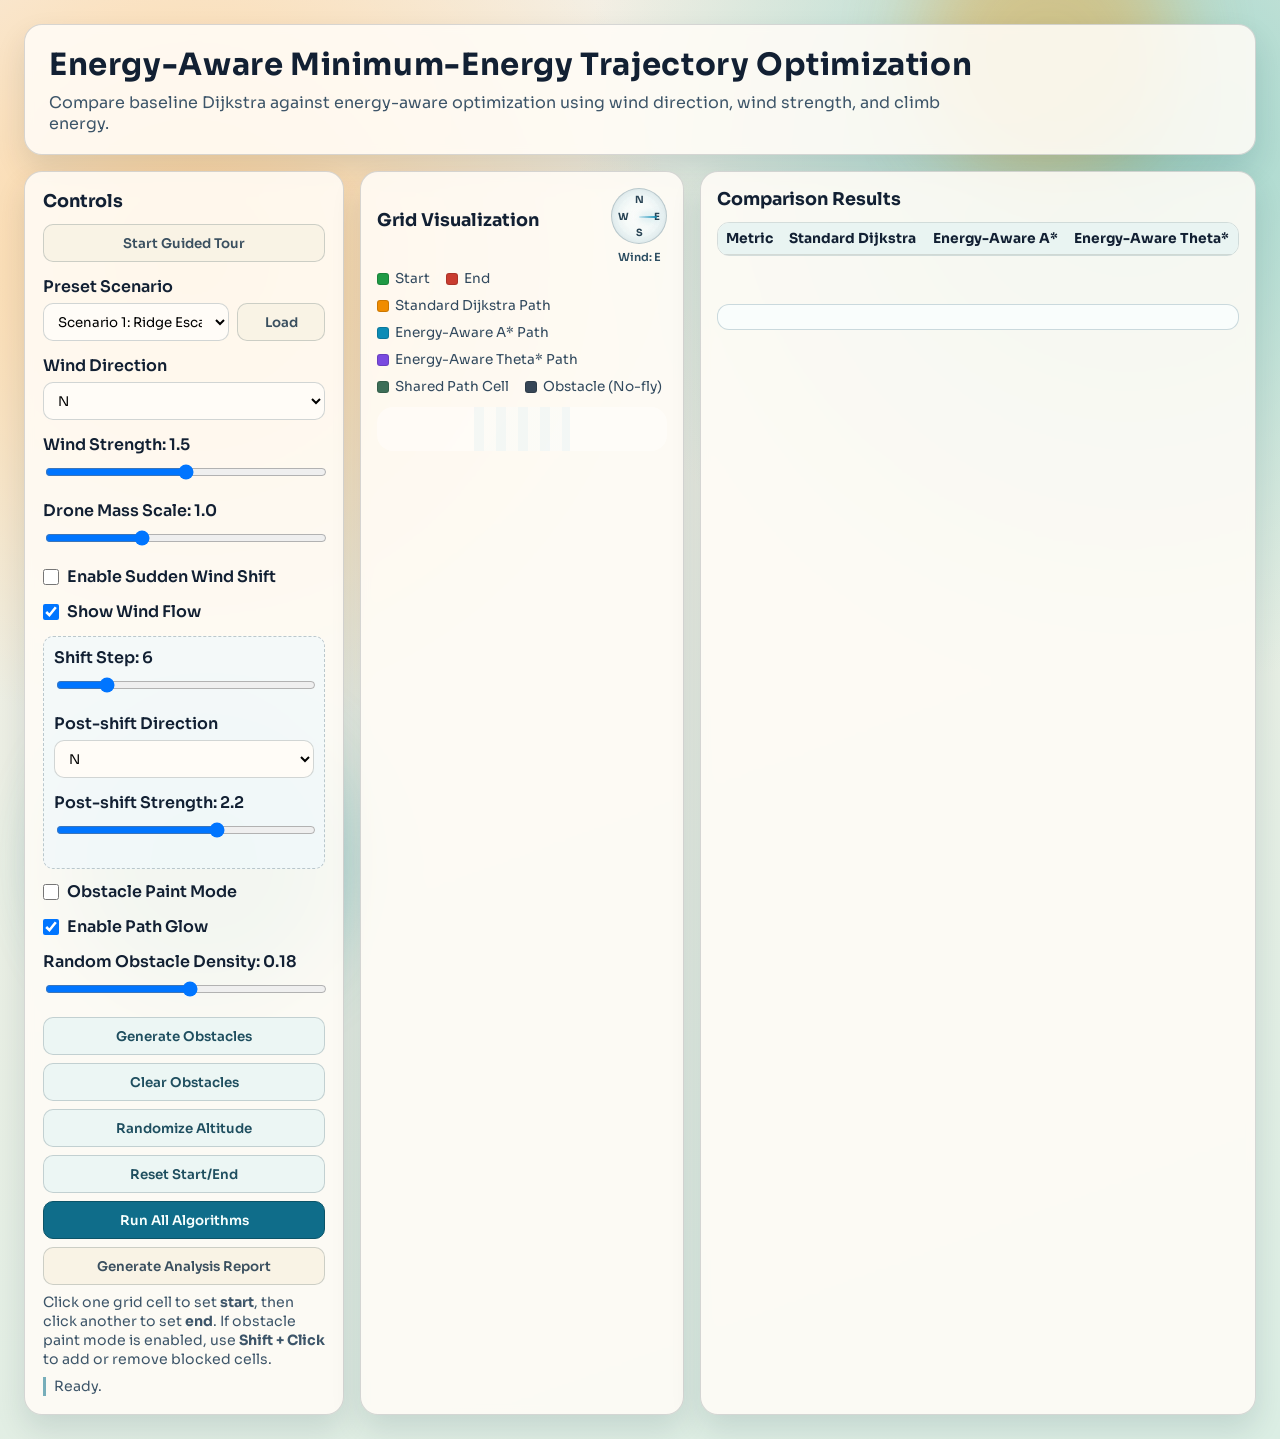
==== commit 747ddc4b: "feat: Add Energy-Aware Theta* algorithm and dynamic wind environment handling - Implemented the Ener" ====
--- a/Drone-Path-Planning-and-Graph-Generation-Project/energy-aware-shortest-path/index.html
+++ b/Drone-Path-Planning-and-Graph-Generation-Project/energy-aware-shortest-path/index.html
@@ -154,6 +154,7 @@
             <span><i class="swatch end"></i> End</span>
             <span><i class="swatch baseline"></i> Standard Dijkstra Path</span>
             <span><i class="swatch energy"></i> Energy-Aware A* Path</span>
+            <span><i class="swatch theta"></i> Energy-Aware Theta* Path</span>
             <span><i class="swatch overlap"></i> Shared Path Cell</span>
             <span><i class="swatch blocked"></i> Obstacle (No-fly)</span>
           </div>
@@ -174,6 +175,7 @@
                   <th>Metric</th>
                   <th>Standard Dijkstra</th>
                   <th>Energy-Aware A*</th>
+                  <th>Energy-Aware Theta*</th>
                 </tr>
               </thead>
               <tbody></tbody>
@@ -181,6 +183,8 @@
           </div>
 
           <div id="statsCards" class="stats-cards"></div>
+          <div id="dynamicMetrics" class="dynamic-metrics-panel"></div>
+          <div id="windEvolution" class="wind-evolution-panel"></div>
 
           <div id="pathSummary" class="path-summary"></div>
           <div id="resultExplanation" class="result-explanation"></div>
--- a/Drone-Path-Planning-and-Graph-Generation-Project/energy-aware-shortest-path/styles.css
+++ b/Drone-Path-Planning-and-Graph-Generation-Project/energy-aware-shortest-path/styles.css
@@ -601,6 +601,73 @@
   color: #496377;
 }
 
+.dynamic-metrics-panel,
+.wind-evolution-panel {
+  margin-top: 12px;
+  display: grid;
+  gap: 10px;
+}
+
+.dynamic-metrics-card {
+  border: 1px solid rgba(17, 47, 63, 0.18);
+  border-radius: 12px;
+  padding: 14px;
+  background: #f7fcfb;
+}
+
+.dynamic-metrics-card h3 {
+  margin: 0 0 10px;
+  font-size: 0.96rem;
+}
+
+.dynamic-metrics-card p {
+  margin: 4px 0;
+  font-size: 0.84rem;
+  color: #1c4b5d;
+}
+
+.wind-evolution-header {
+  display: flex;
+  align-items: center;
+  justify-content: space-between;
+  gap: 10px;
+  padding: 10px 12px;
+  border-radius: 12px;
+  background: #f4fbfa;
+  border: 1px solid rgba(17, 47, 63, 0.1);
+  color: #164653;
+  font-size: 0.9rem;
+  font-weight: 600;
+}
+
+.wind-evolution-track {
+  display: flex;
+  flex-wrap: wrap;
+  gap: 10px;
+  padding: 10px 12px 12px;
+  border-radius: 0 0 12px 12px;
+  background: #fcfffe;
+  border: 1px solid rgba(17, 47, 63, 0.1);
+  border-top: none;
+}
+
+.wind-evolution-chip {
+  display: inline-flex;
+  flex-direction: column;
+  gap: 4px;
+  padding: 8px 10px;
+  border-radius: 10px;
+  border: 1px solid rgba(17, 47, 63, 0.14);
+  background: #eff9f7;
+  color: #1c4b5d;
+  font-size: 0.78rem;
+}
+
+.wind-evolution-chip.gust {
+  border-color: rgba(42, 113, 174, 0.24);
+  background: #edf4ff;
+}
+
 .table-wrap {
   margin-top: 12px;
   overflow-x: auto;
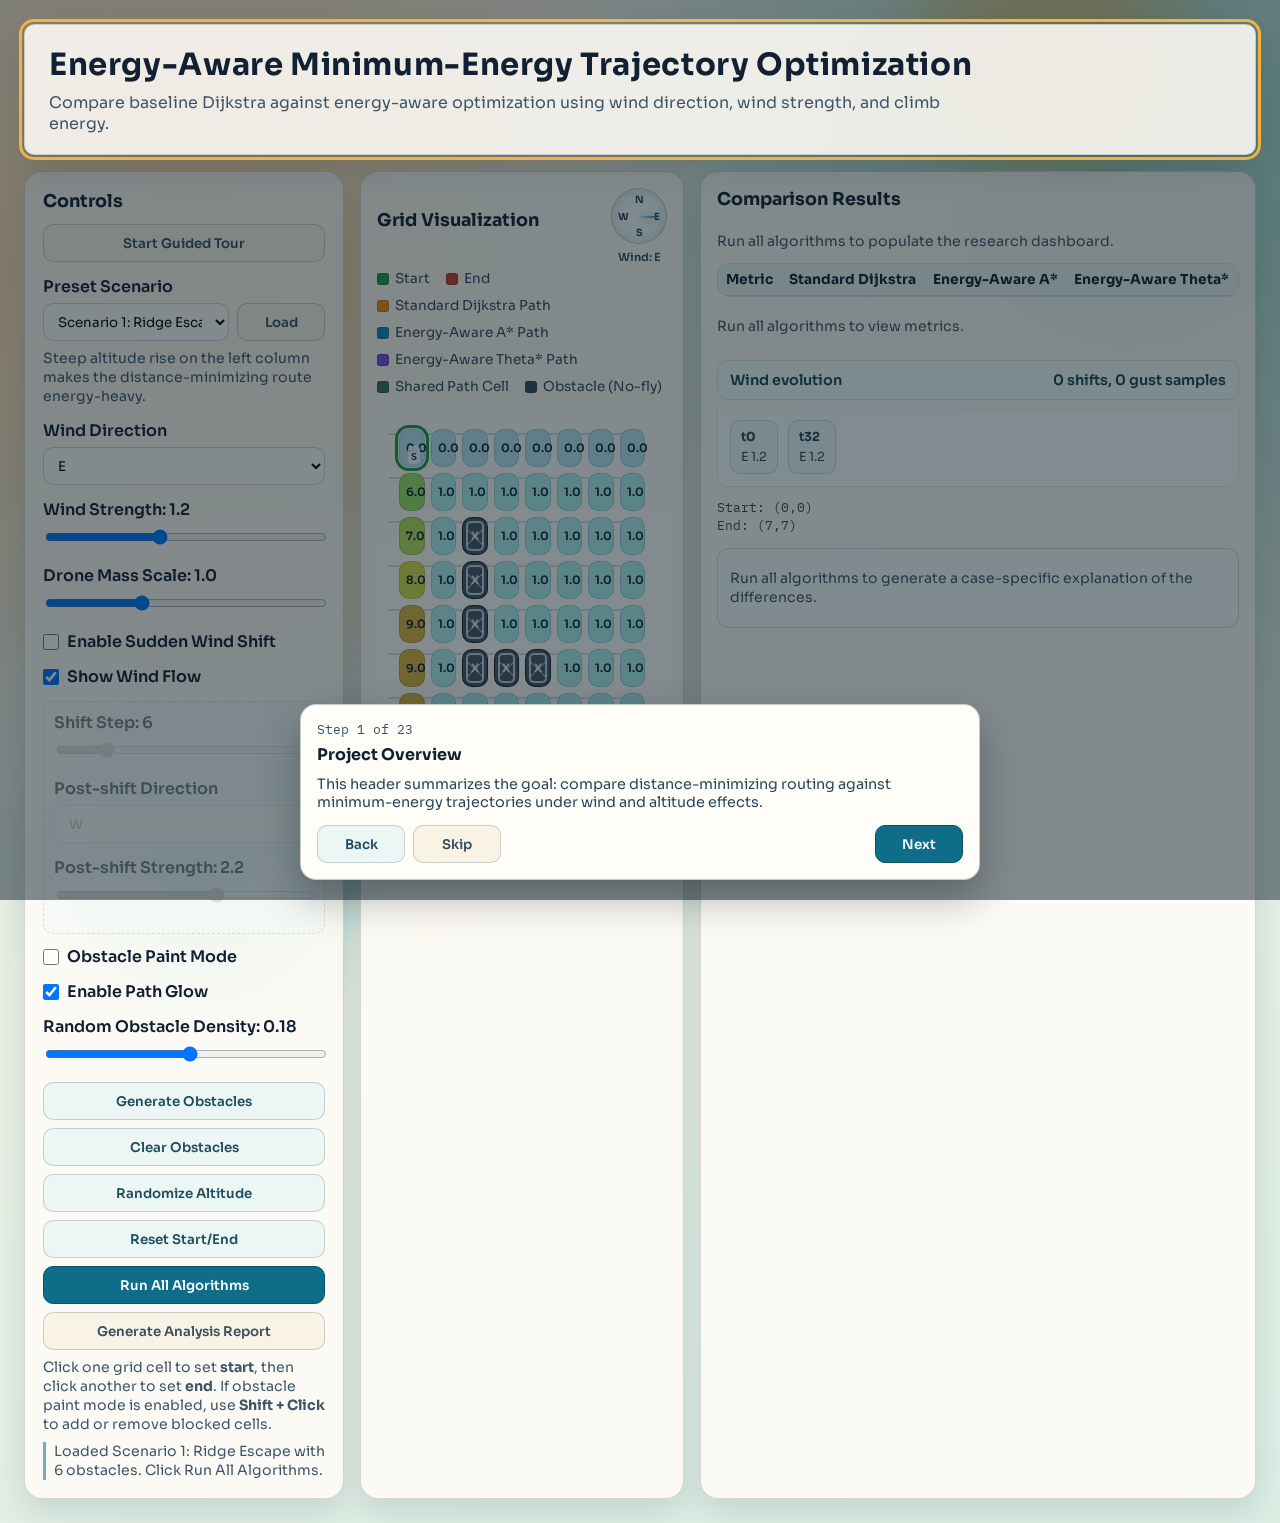
==== commit 10069a98: "Refactor code structure for improved readability and maintainability" ====
--- a/Drone-Path-Planning-and-Graph-Generation-Project/energy-aware-shortest-path/index.html
+++ b/Drone-Path-Planning-and-Graph-Generation-Project/energy-aware-shortest-path/index.html
@@ -160,6 +160,8 @@
           </div>
 
           <div class="grid-wrap">
+            <canvas id="windCanvas" class="wind-canvas" aria-hidden="true"></canvas>
+            <canvas id="pathCanvas" class="path-canvas" aria-hidden="true"></canvas>
             <div id="windFlow" class="wind-flow" aria-hidden="true"></div>
             <div id="grid" class="grid" aria-label="Path planning grid"></div>
           </div>
@@ -167,6 +169,8 @@
 
         <article class="panel results-panel">
           <h2>Comparison Results</h2>
+
+          <div id="researchDashboard" class="research-dashboard"></div>
 
           <div class="table-wrap">
             <table id="comparisonTable">
--- a/Drone-Path-Planning-and-Graph-Generation-Project/energy-aware-shortest-path/styles.css
+++ b/Drone-Path-Planning-and-Graph-Generation-Project/energy-aware-shortest-path/styles.css
@@ -353,42 +353,27 @@
   overflow: hidden;
 }
 
-.wind-flow {
+.wind-canvas,
+.path-canvas {
   position: absolute;
   inset: 0;
+  width: 100%;
+  height: 100%;
   pointer-events: none;
-  opacity: 0.22;
+}
+
+.wind-canvas {
   z-index: 1;
-  transform: rotate(var(--wind-angle, 90deg));
-  transform-origin: center;
-  mix-blend-mode: multiply;
-}
-
-.wind-flow::before {
-  content: "";
-  position: absolute;
-  inset: -60%;
-  background: repeating-linear-gradient(
-    0deg,
-    rgba(13, 140, 182, 0.2) 0px,
-    rgba(13, 140, 182, 0.2) 10px,
-    rgba(13, 140, 182, 0.05) 10px,
-    rgba(13, 140, 182, 0.05) 22px
-  );
-  animation: windFlowMove var(--wind-flow-duration, 8s) linear infinite;
-}
-
-.wind-flow-hidden {
+  opacity: 0.6;
+}
+
+.path-canvas {
+  z-index: 2;
+  opacity: 0.55;
+}
+
+.wind-flow {
   display: none;
-}
-
-@keyframes windFlowMove {
-  0% {
-    transform: translateY(0);
-  }
-  100% {
-    transform: translateY(-120px);
-  }
 }
 
 .swatch {
@@ -432,7 +417,7 @@
   gap: 6px;
   grid-template-columns: repeat(var(--grid-cols, 8), minmax(0, 1fr));
   position: relative;
-  z-index: 2;
+  z-index: 4;
   padding: 8px;
   border-radius: 12px;
 }
@@ -451,6 +436,7 @@
   cursor: pointer;
   transition: transform 120ms ease, box-shadow 120ms ease;
   box-sizing: border-box;
+  backdrop-filter: blur(1px);
 }
 
 .grid-cell:hover {
@@ -510,7 +496,7 @@
 
 .grid-cell.path-flow {
   animation-name: pathFlowPulse;
-  animation-duration: var(--flow-duration, 1800ms);
+  animation-duration: var(--flow-duration, 2200ms);
   animation-timing-function: ease-in-out;
   animation-iteration-count: infinite;
   animation-delay: var(--flow-delay, 0ms);
@@ -519,27 +505,27 @@
 }
 
 .grid-cell.path-flow-standard {
-  --flow-outline: rgba(240, 140, 0, 0.9);
-  --flow-glow-weak: rgba(240, 140, 0, 0.18);
-  --flow-glow-strong: rgba(240, 140, 0, 0.65);
+  --flow-outline: rgba(240, 140, 0, 0.8);
+  --flow-glow-weak: rgba(240, 140, 0, 0.12);
+  --flow-glow-strong: rgba(240, 140, 0, 0.4);
 }
 
 .grid-cell.path-flow-energy {
-  --flow-outline: rgba(13, 140, 182, 0.9);
-  --flow-glow-weak: rgba(13, 140, 182, 0.18);
-  --flow-glow-strong: rgba(0, 200, 255, 0.6);
+  --flow-outline: rgba(13, 140, 182, 0.82);
+  --flow-glow-weak: rgba(13, 140, 182, 0.12);
+  --flow-glow-strong: rgba(0, 200, 255, 0.42);
 }
 
 .grid-cell.path-flow-theta {
-  --flow-outline: rgba(122, 74, 224, 0.95);
-  --flow-glow-weak: rgba(122, 74, 224, 0.18);
-  --flow-glow-strong: rgba(200, 100, 255, 0.6);
+  --flow-outline: rgba(122, 74, 224, 0.82);
+  --flow-glow-weak: rgba(122, 74, 224, 0.12);
+  --flow-glow-strong: rgba(180, 120, 255, 0.42);
 }
 
 .grid-cell.path-overlap-flow {
-  --flow-outline: rgba(60, 110, 87, 0.95);
-  --flow-glow-weak: rgba(60, 110, 87, 0.2);
-  --flow-glow-strong: rgba(80, 180, 140, 0.55);
+  --flow-outline: rgba(60, 110, 87, 0.82);
+  --flow-glow-weak: rgba(60, 110, 87, 0.12);
+  --flow-glow-strong: rgba(80, 180, 140, 0.38);
 }
 
 @keyframes pathFlowPulse {
@@ -571,6 +557,40 @@
   grid-template-columns: repeat(auto-fit, minmax(220px, 1fr));
   gap: 10px;
   margin-top: 12px;
+}
+
+.research-dashboard {
+  display: grid;
+  grid-template-columns: repeat(auto-fit, minmax(240px, 1fr));
+  gap: 12px;
+  margin-top: 14px;
+}
+
+.research-card {
+  border: 1px solid rgba(17, 47, 63, 0.18);
+  border-radius: 14px;
+  padding: 12px;
+  background: #fbfefc;
+  display: grid;
+  gap: 6px;
+}
+
+.research-card h3 {
+  margin: 0;
+  font-size: 0.95rem;
+}
+
+.research-metric {
+  display: flex;
+  justify-content: space-between;
+  gap: 8px;
+  font-size: 0.8rem;
+  color: #1e3f52;
+}
+
+.research-metric span {
+  font-weight: 600;
+  color: #0f2e41;
 }
 
 .stat-card {
